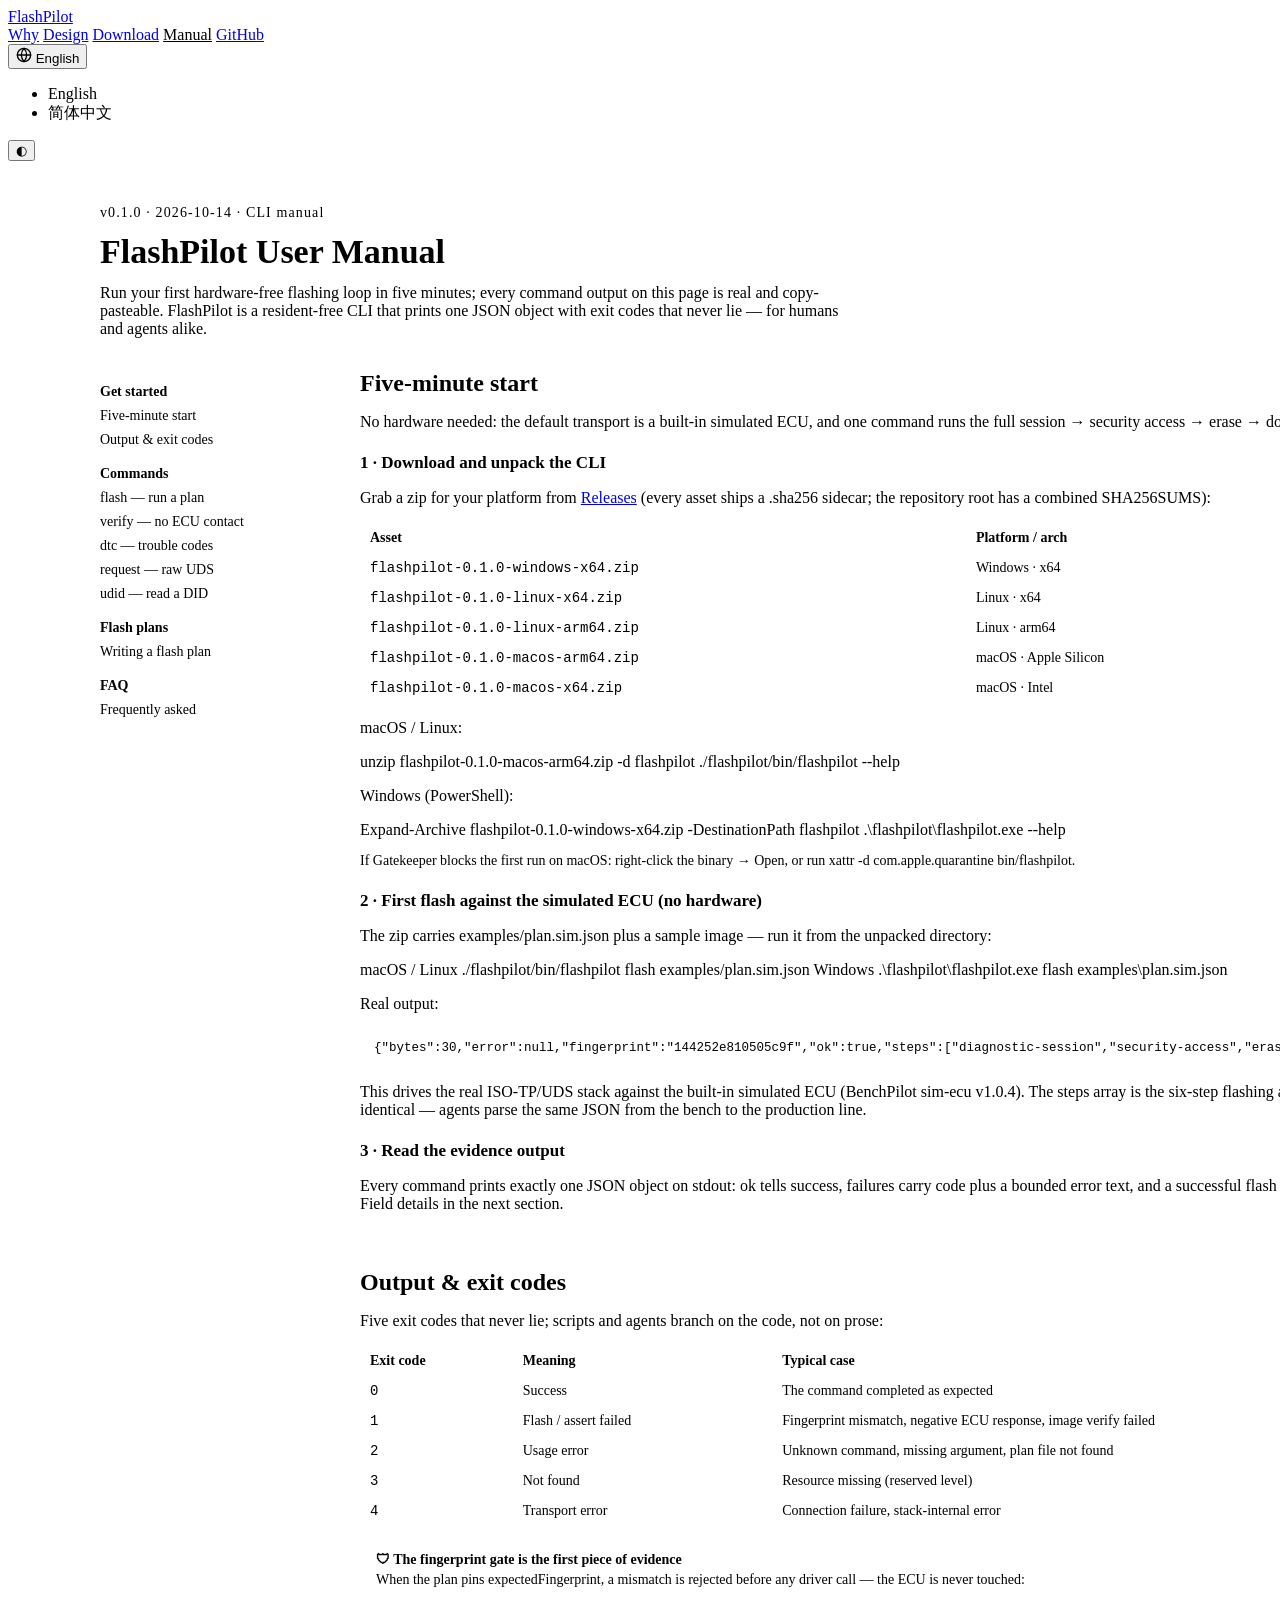
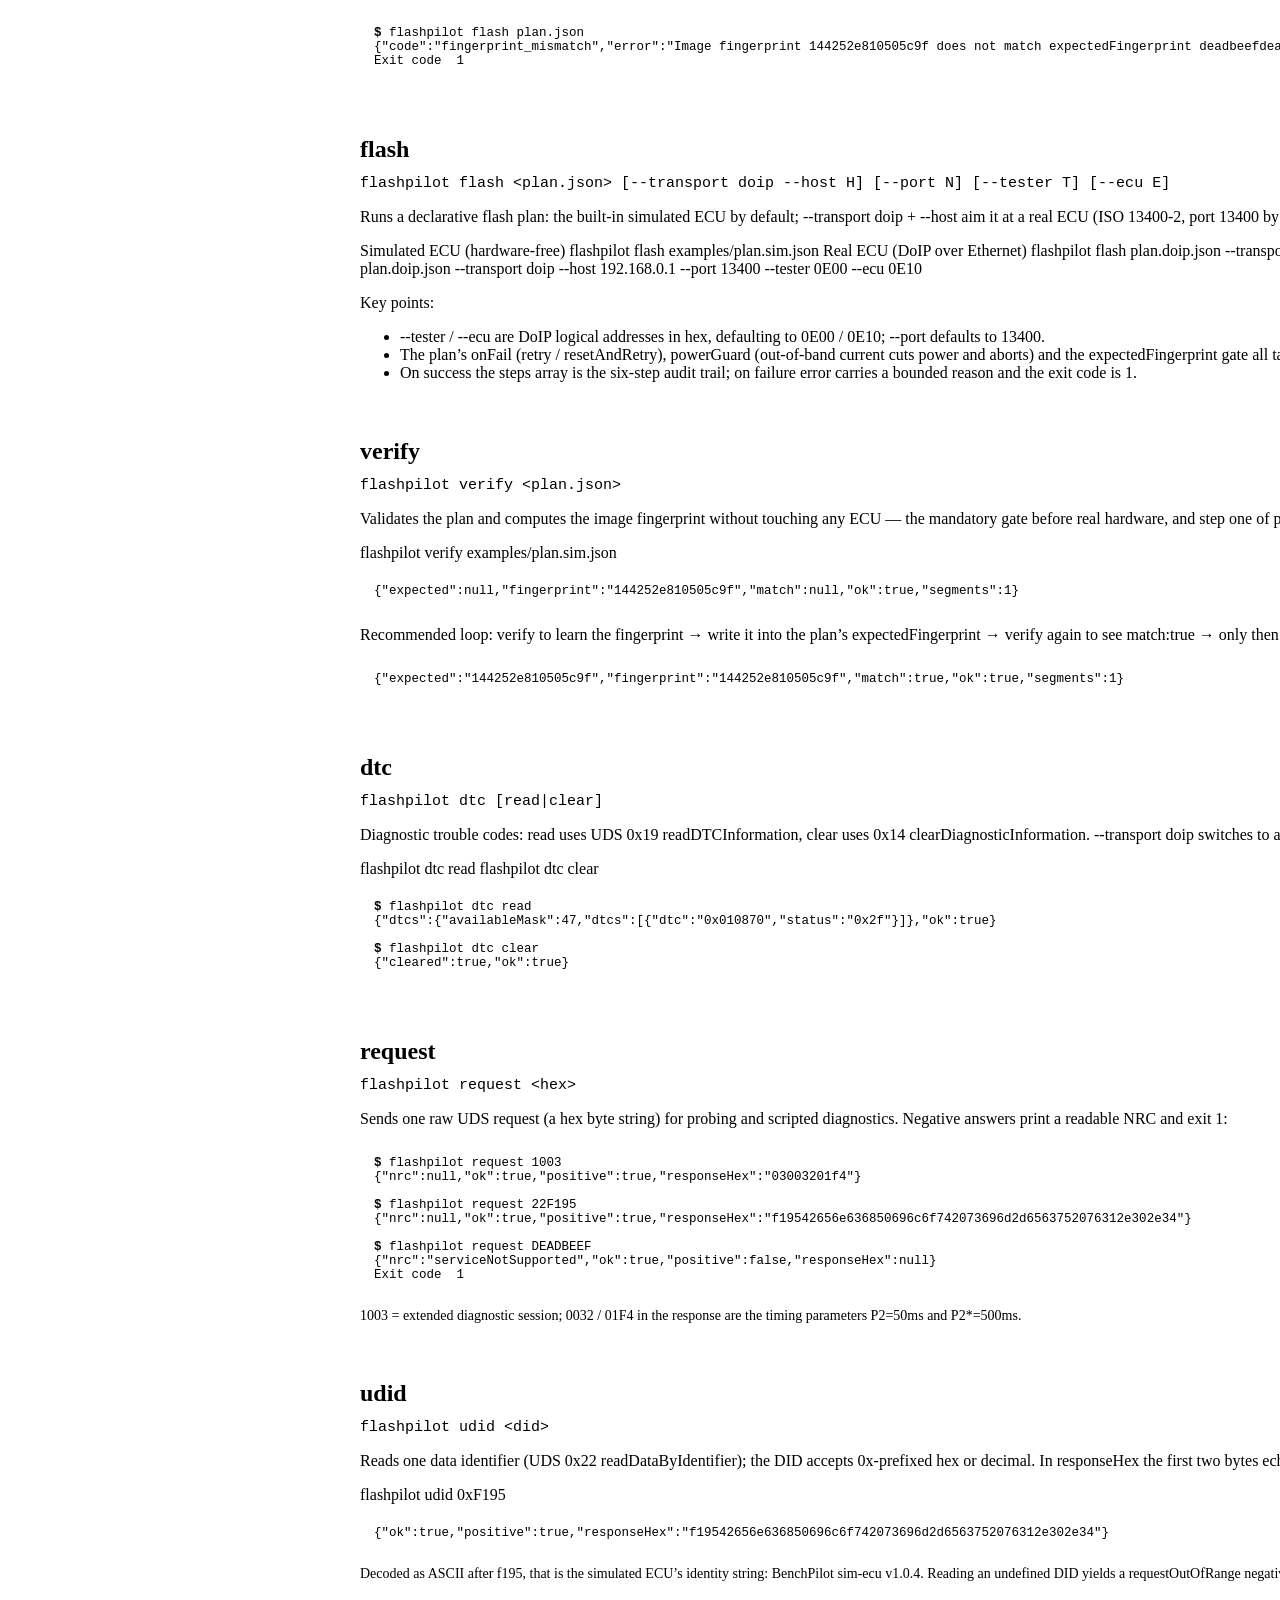
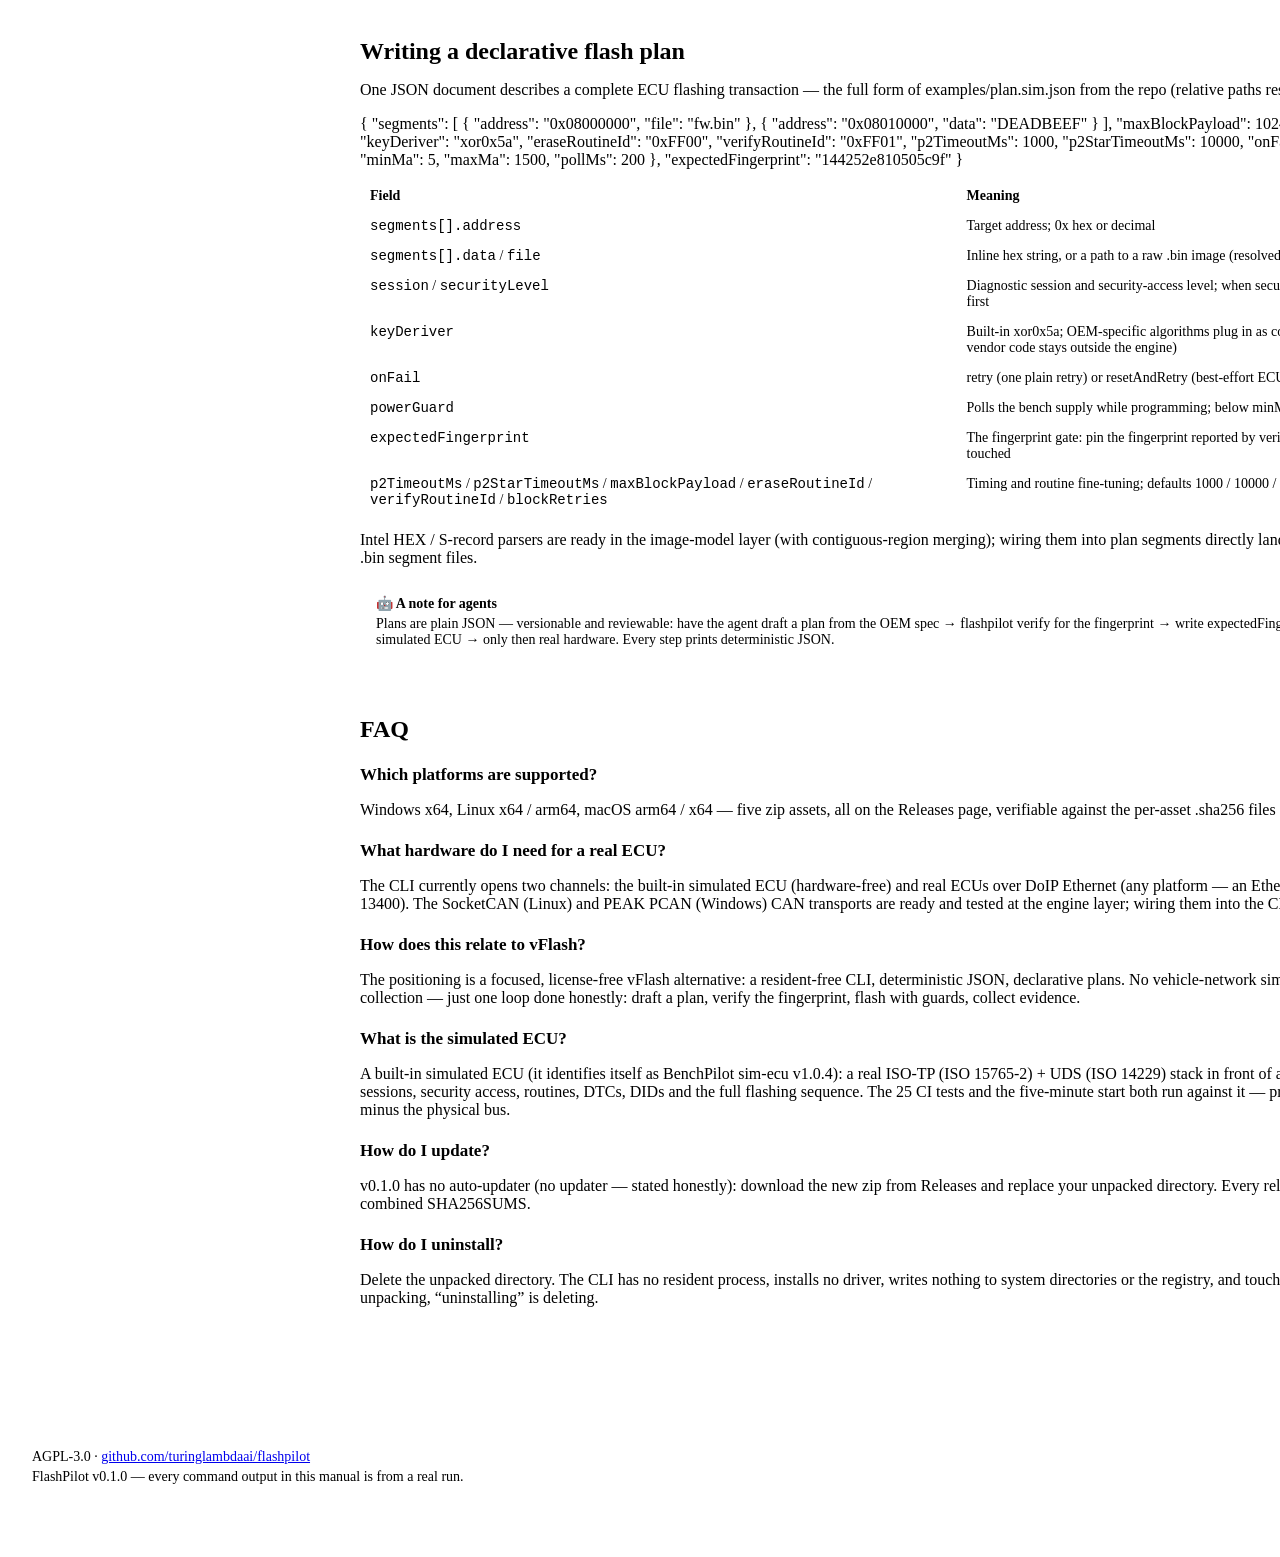
==== docs/guide.html @ 68a354b8 "release: v0.1.0 — tagged CLI builds, stable channel, bilingual user guide - CHANGELOG.md: the 0.1.0 " ====
<!DOCTYPE html>
<html lang="zh">
<head>
<meta charset="utf-8">
<meta name="viewport" content="width=device-width, initial-scale=1">
<title>FlashPilot — 用户手册</title>
<meta name="description" content="FlashPilot 用户手册：五分钟免硬件上手模拟 ECU 烧录闭环，flash / verify / dtc / request / udid 命令详解，声明式 flash plan 写法与常见问题。">
<link rel="stylesheet" href="styles.css">
<script>
  (function () {
    var t = localStorage.getItem('flashpilot-theme');
    if (!t) t = matchMedia('(prefers-color-scheme: dark)').matches ? 'dark' : 'light';
    document.documentElement.dataset.theme = t;
    var l = localStorage.getItem('flashpilot-lang');
    if (!l) l = (navigator.language || 'zh').toLowerCase().startsWith('zh') ? 'zh' : 'en';
    document.documentElement.lang = l === 'zh' ? 'zh-CN' : 'en';
  })();
</script>
<style>
  .manual-hero { max-width: 1080px; margin: 0 auto; padding: 44px 24px 8px; }
  .manual-hero .kicker { color: var(--accent); font-size: 14px; letter-spacing: .08em; margin: 0 0 10px; }
  .manual-hero h1 { margin: 0 0 10px; font-size: 34px; line-height: 1.25; }
  .manual-hero .lede { color: var(--muted); margin: 0; max-width: 760px; }
  .manual-layout { max-width: 1080px; margin: 0 auto; padding: 24px; display: grid; grid-template-columns: 220px 1fr; gap: 40px; align-items: start; }
  .manual-toc { position: sticky; top: 24px; font-size: 14px; }
  .manual-toc a { display: block; color: var(--muted); text-decoration: none; padding: 4px 0; }
  .manual-toc a:hover { color: var(--accent); }
  .manual-toc-group { font-weight: 700; color: var(--ink); margin: 14px 0 4px; }
  .manual-body section { margin: 0 0 56px; scroll-margin-top: 24px; }
  .manual-body h2 { font-size: 24px; margin: 0 0 12px; }
  .manual-body h3 { font-size: 17px; margin: 22px 0 8px; }
  .manual-body p, .manual-body li { color: var(--ink); }
  .manual-body .muted-p { color: var(--muted); font-size: 14px; }
  .manual-body table { border-collapse: collapse; width: 100%; margin: 12px 0; font-size: 14px; }
  .manual-body th, .manual-body td { border: 1px solid var(--line); padding: 7px 10px; text-align: left; vertical-align: top; }
  .manual-body th { background: var(--chip-bg); }
  .manual-body td code { white-space: nowrap; }
  .callout { border: 1px solid var(--line); border-left: 3px solid var(--accent); background: var(--surface); border-radius: 8px; padding: 12px 16px; margin: 14px 0; font-size: 14px; }
  .callout-title { font-weight: 700; margin-bottom: 4px; }
  .cmd-head { font-family: ui-monospace, "SF Mono", Menlo, monospace; font-size: 15px; color: var(--accent); margin: 0 0 6px; }
  .out { background: var(--surface); border: 1px solid var(--line); border-radius: 8px; padding: 12px 14px; font-family: ui-monospace, "SF Mono", Menlo, monospace; font-size: 12.5px; overflow-x: auto; white-space: pre; margin: 10px 0 14px; }
  .out .ok-tag { color: var(--accent); font-weight: 700; }
  footer { border-top: 1px solid var(--line); margin-top: 40px; padding: 22px 24px; display: flex; flex-direction: column; gap: 4px; color: var(--muted); font-size: 14px; }
  @media (max-width: 860px) { .manual-layout { grid-template-columns: 1fr; } .manual-toc { position: static; } }
</style>
</head>
<body>

<header class="nav">
  <div class="nav-inner">
    <a class="brand" href="index.html">FlashPilot</a>
    <nav class="nav-links">
      <a href="index.html#why" data-i18n="nav.why">为什么需要</a>
      <a href="index.html#design" data-i18n="nav.design">设计原则</a>
      <a href="index.html#download" data-i18n="nav.download">下载</a>
      <a href="guide.html" data-i18n="nav.guide" style="color:var(--accent)">手册</a>
      <a href="https://github.com/turinglambdaai/flashpilot" data-i18n="nav.github">GitHub</a>
      <div class="lang-dropdown-wrapper">
        <button class="lang-btn" type="button" aria-label="Switch language">
          <svg width="16" height="16" viewBox="0 0 24 24" fill="none" stroke="currentColor" stroke-width="2" stroke-linecap="round" stroke-linejoin="round"><circle cx="12" cy="12" r="10"></circle><line x1="2" y1="12" x2="22" y2="12"></line><path d="M12 2a15.3 15.3 0 0 1 4 10 15.3 15.3 0 0 1-4 10 15.3 15.3 0 0 1-4-10 15.3 15.3 0 0 1 4-10z"></path></svg>
          <span id="current-lang-label">English</span>
        </button>
        <ul class="lang-menu">
          <li onclick="setLanguage('en')">English</li>
          <li onclick="setLanguage('zh')">简体中文</li>
        </ul>
      </div>
      <button class="theme-btn" id="theme-btn" aria-label="Toggle theme">◐</button>
    </nav>
  </div>
</header>

<section class="manual-hero">
  <p class="kicker" data-i18n="g.kicker">v0.1.0 · 2026-10-14 · CLI 手册</p>
  <h1 data-i18n="g.title">FlashPilot 用户手册</h1>
  <p class="lede" data-i18n="g.lede">五分钟免硬件跑通第一条烧录闭环；每条命令的真实输出都可以直接复制粘贴。FlashPilot 是无常驻进程的 CLI，输出一个 JSON 对象、退出码永不撒谎——人和 agent 都能照着本页操作。</p>
</section>

<div class="manual-layout manual-body">

  <aside class="manual-toc" id="toc">
    <div class="manual-toc-group" data-i18n="g.toc-start">上手</div>
    <a href="#quickstart" data-i18n="g.toc-quickstart">五分钟上手</a>
    <a href="#outputs" data-i18n="g.toc-outputs">读懂输出与退出码</a>
    <div class="manual-toc-group" data-i18n="g.toc-cmds">命令</div>
    <a href="#cmd-flash" data-i18n="g.toc-flash">flash — 执行烧录计划</a>
    <a href="#cmd-verify" data-i18n="g.toc-verify">verify — 只验计划不碰 ECU</a>
    <a href="#cmd-dtc" data-i18n="g.toc-dtc">dtc — 读取/清除故障码</a>
    <a href="#cmd-request" data-i18n="g.toc-request">request — 单条原始 UDS 请求</a>
    <a href="#cmd-udid" data-i18n="g.toc-udid">udid — 读取 DID</a>
    <div class="manual-toc-group" data-i18n="g.toc-plan">烧录计划</div>
    <a href="#plan" data-i18n="g.toc-plan-write">声明式 flash plan 写法</a>
    <div class="manual-toc-group" data-i18n="g.toc-faq">FAQ</div>
    <a href="#faq" data-i18n="g.toc-faq-link">常见问题</a>
  </aside>

  <main>

    <!-- ============ Five-minute start ============ -->
    <section id="quickstart">
      <h2 data-i18n="g.qs-title">五分钟上手</h2>
      <p data-i18n="g.qs-lede">不需要任何硬件：默认传输层是内置模拟 ECU，一条命令跑完 session → security access → erase → download → verify → reset 全闭环。</p>

      <h3 data-i18n="g.qs-step1">1 · 下载并解压 CLI</h3>
      <p><span data-i18n="g.qs-step1-p">到</span><a href="https://github.com/turinglambdaai/flashpilot/releases/latest">Releases</a><span data-i18n="g.qs-step1-p2">按平台下载 zip（每个资产都有同名 .sha256，仓库根另有汇总的 SHA256SUMS）：</span></p>
      <table>
        <thead>
          <tr><th data-i18n="g.qs-asset">资产</th><th data-i18n="g.qs-os">平台 / 架构</th><th data-i18n="g.qs-bin">解压后可执行文件</th></tr>
        </thead>
        <tbody>
          <tr><td><code>flashpilot-0.1.0-windows-x64.zip</code></td><td>Windows · x64</td><td><code>flashpilot.exe</code></td></tr>
          <tr><td><code>flashpilot-0.1.0-linux-x64.zip</code></td><td>Linux · x64</td><td><code>bin/flashpilot</code></td></tr>
          <tr><td><code>flashpilot-0.1.0-linux-arm64.zip</code></td><td>Linux · arm64</td><td><code>bin/flashpilot</code></td></tr>
          <tr><td><code>flashpilot-0.1.0-macos-arm64.zip</code></td><td>macOS · Apple Silicon</td><td><code>bin/flashpilot</code></td></tr>
          <tr><td><code>flashpilot-0.1.0-macos-x64.zip</code></td><td>macOS · Intel</td><td><code>bin/flashpilot</code></td></tr>
        </tbody>
      </table>
      <p data-i18n="g.qs-unzip-p">macOS / Linux：</p>
      <div class="code">unzip flashpilot-0.1.0-macos-arm64.zip -d flashpilot
./flashpilot/bin/flashpilot --help</div>
      <p data-i18n="g.qs-unzip-win">Windows（PowerShell）：</p>
      <div class="code">Expand-Archive flashpilot-0.1.0-windows-x64.zip -DestinationPath flashpilot
.\flashpilot\flashpilot.exe --help</div>
      <p class="muted-p" data-i18n="g.qs-macos-note">macOS 首次运行如被 Gatekeeper 拦截：右键可执行文件 →「打开」，或执行 xattr -d com.apple.quarantine bin/flashpilot。</p>

      <h3 data-i18n="g.qs-step2">2 · 免硬件跑第一条烧录（模拟 ECU）</h3>
      <p data-i18n="g.qs-step2-p">zip 里自带 examples/plan.sim.json 与示例固件，解压目录内直接执行：</p>
      <div class="code"><span data-i18n="g.qs-step2-mac">macOS / Linux</span>
./flashpilot/bin/flashpilot flash examples/plan.sim.json

<span data-i18n="g.qs-step2-win">Windows</span>
.\flashpilot\flashpilot.exe flash examples\plan.sim.json</div>
      <p data-i18n="g.qs-step2-out">真实输出：</p>
      <div class="out">{"bytes":30,"error":null,"fingerprint":"144252e810505c9f","ok":true,"steps":["diagnostic-session","security-access","erase","download","verify","ecu-reset"]}</div>
      <p data-i18n="g.qs-step2-read">这条命令驱动的是真实的 ISO-TP/UDS 协议栈，对面是内置模拟 ECU（BenchPilot sim-ecu v1.0.4）。步骤名就是烧录工作流的六步审计；换到真机上，输出结构一模一样——agent 可以用同一套解析逻辑从模拟环境平滑迁到产线。</p>

      <h3 data-i18n="g.qs-step3">3 · 读证据输出</h3>
      <p data-i18n="g.qs-step3-p">每条命令只在 stdout 打印一个 JSON 对象：ok 表示成败，失败时 code + 有界 error 文本说明原因，flash 成功时 fingerprint 是本次镜像的确定性指纹。详细字段见下一节。</p>
    </section>

    <!-- ============ Outputs ============ -->
    <section id="outputs">
      <h2 data-i18n="g.out-title">读懂输出与退出码</h2>
      <p data-i18n="g.out-p">退出码五档，永不撒谎；脚本和 agent 按码分流，不必解析自然语言：</p>
      <table>
        <thead><tr><th data-i18n="g.out-code">退出码</th><th data-i18n="g.out-mean">含义</th><th data-i18n="g.out-when">典型场景</th></tr></thead>
        <tbody>
          <tr><td><code>0</code></td><td data-i18n="g.out-c0">成功</td><td data-i18n="g.out-c0w">命令按预期完成</td></tr>
          <tr><td><code>1</code></td><td data-i18n="g.out-c1">烧录 / 断言失败</td><td data-i18n="g.out-c1w">指纹不匹配、ECU 否定响应、镜像校验失败</td></tr>
          <tr><td><code>2</code></td><td data-i18n="g.out-c2">用法错误</td><td data-i18n="g.out-c2w">未知命令、缺参数、计划文件不存在</td></tr>
          <tr><td><code>3</code></td><td data-i18n="g.out-c3">未找到</td><td data-i18n="g.out-c3w">资源不存在（保留档位）</td></tr>
          <tr><td><code>4</code></td><td data-i18n="g.out-c4">传输层错误</td><td data-i18n="g.out-c4w">连接失败、协议栈内部错误</td></tr>
        </tbody>
      </table>
      <div class="callout">
        <div class="callout-title">🛡 <span data-i18n="g.out-gate-title">指纹门是第一道证据</span></div>
        <span data-i18n="g.out-gate-body">计划里写了 expectedFingerprint 时，指纹不匹配在任何驱动调用之前就被拒绝——ECU 一次都不会被碰：</span>
      </div>
      <div class="out"><span class="ok-tag">$</span> flashpilot flash plan.json
{"code":"fingerprint_mismatch","error":"Image fingerprint 144252e810505c9f does not match expectedFingerprint deadbeefdeadbeef.","ok":false}
<span data-i18n="g.out-gate-exit">退出码</span> 1</div>
    </section>

    <!-- ============ flash ============ -->
    <section id="cmd-flash">
      <h2>flash</h2>
      <p class="cmd-head">flashpilot flash &lt;plan.json&gt; [--transport doip --host H] [--port N] [--tester T] [--ecu E]</p>
      <p data-i18n="g.flash-p">执行一份声明式烧录计划：默认对接内置模拟 ECU；--transport doip + --host 指向真机（ISO 13400-2，默认端口 13400）。</p>
      <div class="code"><span data-i18n="g.flash-sim">模拟 ECU（免硬件）</span>
flashpilot flash examples/plan.sim.json

<span data-i18n="g.flash-doip">真机（DoIP over Ethernet）</span>
flashpilot flash plan.doip.json --transport doip --host 192.168.0.1
flashpilot flash plan.doip.json --transport doip --host 192.168.0.1 --port 13400 --tester 0E00 --ecu 0E10</div>
      <p data-i18n="g.flash-flags-p">关键点：</p>
      <ul>
        <li data-i18n="g.flash-f1">--tester / --ecu 是 DoIP 逻辑地址（十六进制），默认 0E00 / 0E10；--port 缺省 13400。</li>
        <li data-i18n="g.flash-f2">计划里的 onFail（retry / resetAndRetry）、powerGuard（编程中电流越界即断电中止）与 expectedFingerprint 门都在这条命令里生效。</li>
        <li data-i18n="g.flash-f3">成功时 steps 数组是六步审计轨迹；失败时 error 给有界原因，退出码 1。</li>
      </ul>
    </section>

    <!-- ============ verify ============ -->
    <section id="cmd-verify">
      <h2>verify</h2>
      <p class="cmd-head">flashpilot verify &lt;plan.json&gt;</p>
      <p data-i18n="g.verify-p">只做计划校验与指纹计算，完全不接触 ECU——上真机前的强制关卡，也是把镜像钉进计划的工作流起点：</p>
      <div class="code">flashpilot verify examples/plan.sim.json</div>
      <div class="out">{"expected":null,"fingerprint":"144252e810505c9f","match":null,"ok":true,"segments":1}</div>
      <p data-i18n="g.verify-flow">推荐工作流：verify 拿到 fingerprint → 写进计划的 expectedFingerprint → 再 verify 一次确认 match:true → 才允许 flash。写好之后：</p>
      <div class="out">{"expected":"144252e810505c9f","fingerprint":"144252e810505c9f","match":true,"ok":true,"segments":1}</div>
    </section>

    <!-- ============ dtc ============ -->
    <section id="cmd-dtc">
      <h2>dtc</h2>
      <p class="cmd-head">flashpilot dtc [read|clear]</p>
      <p data-i18n="g.dtc-p">诊断故障码：read 走 UDS 0x19 readDTCInformation，clear 走 0x14 clearDiagnosticInformation。支持 --transport doip 切真机。</p>
      <div class="code">flashpilot dtc read
flashpilot dtc clear</div>
      <div class="out"><span class="ok-tag">$</span> flashpilot dtc read
{"dtcs":{"availableMask":47,"dtcs":[{"dtc":"0x010870","status":"0x2f"}]},"ok":true}

<span class="ok-tag">$</span> flashpilot dtc clear
{"cleared":true,"ok":true}</div>
    </section>

    <!-- ============ request ============ -->
    <section id="cmd-request">
      <h2>request</h2>
      <p class="cmd-head">flashpilot request &lt;hex&gt;</p>
      <p data-i18n="g.request-p">发一条原始 UDS 请求（十六进制字节串），适合探测与脚本化诊断。否定响应时输出 NRC（负响应码）的可读名，退出码 1：</p>
      <div class="out"><span class="ok-tag">$</span> flashpilot request 1003
{"nrc":null,"ok":true,"positive":true,"responseHex":"03003201f4"}

<span class="ok-tag">$</span> flashpilot request 22F195
{"nrc":null,"ok":true,"positive":true,"responseHex":"f19542656e636850696c6f742073696d2d6563752076312e302e34"}

<span class="ok-tag">$</span> flashpilot request DEADBEEF
{"nrc":"serviceNotSupported","ok":true,"positive":false,"responseHex":null}
<span data-i18n="g.out-gate-exit">退出码</span> 1</div>
      <p class="muted-p" data-i18n="g.request-note">1003 = 切扩展会话，响应里 0032 / 01F4 是 P2=50ms、P2*=500ms 时序参数。</p>
    </section>

    <!-- ============ udid ============ -->
    <section id="cmd-udid">
      <h2>udid</h2>
      <p class="cmd-head">flashpilot udid &lt;did&gt;</p>
      <p data-i18n="g.udid-p">读取一个数据标识符（UDS 0x22 readDataByIdentifier），DID 接受 0x 前缀十六进制或十进制。responseHex 的前两字节是回显的 DID，其后是数据：</p>
      <div class="code">flashpilot udid 0xF195</div>
      <div class="out">{"ok":true,"positive":true,"responseHex":"f19542656e636850696c6f742073696d2d6563752076312e302e34"}</div>
      <p class="muted-p" data-i18n="g.udid-note">f195 之后按 ASCII 解码即模拟 ECU 的身份串：BenchPilot sim-ecu v1.0.4。读取模拟 ECU 未定义的 DID 会得到 requestOutOfRange 否定响应（退出码 1）。</p>
    </section>

    <!-- ============ Flash plans ============ -->
    <section id="plan">
      <h2 data-i18n="g.plan-title">声明式 flash plan 写法</h2>
      <p data-i18n="g.plan-lede">一份 JSON 描述一个 ECU 的完整烧录事务。它就是仓库里 examples/plan.sim.json 的完整形态（相对路径以计划文件所在目录为基准）：</p>
      <div class="code">{
  "segments": [
    { "address": "0x08000000", "file": "fw.bin" },
    { "address": "0x08010000", "data": "DEADBEEF" }
  ],
  "maxBlockPayload": 1024,
  "session": 2,
  "securityLevel": 1,
  "keyDeriver": "xor0x5a",
  "eraseRoutineId": "0xFF00",
  "verifyRoutineId": "0xFF01",
  "p2TimeoutMs": 1000,
  "p2StarTimeoutMs": 10000,
  "onFail": "resetAndRetry",
  "powerGuard": { "minMa": 5, "maxMa": 1500, "pollMs": 200 },
  "expectedFingerprint": "144252e810505c9f"
}</div>
      <table>
        <thead><tr><th data-i18n="g.plan-field">字段</th><th data-i18n="g.plan-mean">含义</th></tr></thead>
        <tbody>
          <tr><td><code>segments[].address</code></td><td data-i18n="g.plan-address">目标地址，支持 0x 十六进制或十进制</td></tr>
          <tr><td><code>segments[].data</code> / <code>file</code></td><td data-i18n="g.plan-data">内联十六进制串，或指向原始 .bin 镜像的路径（相对计划文件目录解析，二选一）</td></tr>
          <tr><td><code>session</code> / <code>securityLevel</code></td><td data-i18n="g.plan-session">诊断会话与安全访问等级；securityLevel 存在时先走 0x27 seed-key</td></tr>
          <tr><td><code>keyDeriver</code></td><td data-i18n="g.plan-key">内置 xor0x5a；OEM 专有算法用 command:./your-algo 接外部命令（seed 走 stdin/参数、key 回 stdout，厂商代码不进引擎）</td></tr>
          <tr><td><code>onFail</code></td><td data-i18n="g.plan-onfail">retry（原样重试一次）或 resetAndRetry（尽力复位 ECU 再重试一次）</td></tr>
          <tr><td><code>powerGuard</code></td><td data-i18n="g.plan-power">编程中轮询台架电源电流；低于 minMa 或高于 maxMa 即断电中止</td></tr>
          <tr><td><code>expectedFingerprint</code></td><td data-i18n="g.plan-fp">指纹门：verify 算出的指纹写死在计划里，不匹配在触碰 ECU 之前就拒绝</td></tr>
          <tr><td><code>p2TimeoutMs</code> / <code>p2StarTimeoutMs</code> / <code>maxBlockPayload</code> / <code>eraseRoutineId</code> / <code>verifyRoutineId</code> / <code>blockRetries</code></td><td data-i18n="g.plan-timing">时序与例程微调，缺省 1000 / 10000 / 1024 / 0xFF00 / 0xFF01 / 0，通常不用动</td></tr>
        </tbody>
      </table>
      <p data-i18n="g.plan-img">Intel HEX / S-record 解析器已在镜像模型层就绪（含按连续区域合并），计划段直接引用 .hex / .s19 的接线在后续版本开放；当前段文件请提供原始 .bin。</p>
      <div class="callout">
        <div class="callout-title">🤖 <span data-i18n="g.plan-agent-title">给 agent 的提示</span></div>
        <span data-i18n="g.plan-agent-body">计划是纯 JSON、可版本化、可评审：让 agent 从 OEM 规格书起草计划 → flashpilot verify 拿指纹 → 回写 expectedFingerprint → 模拟 ECU 上全量预演 → 再上真机。每一步的输出都是确定性 JSON。</span>
      </div>
    </section>

    <!-- ============ FAQ ============ -->
    <section id="faq">
      <h2 data-i18n="g.faq-title">常见问题</h2>

      <h3 data-i18n="g.faq-q1">支持哪些平台？</h3>
      <p data-i18n="g.faq-a1">Windows x64、Linux x64 / arm64、macOS arm64 / x64，共五个 zip 资产，均从 Releases 页下载，SHA256SUMS 可整包校验。</p>

      <h3 data-i18n="g.faq-q2">刷真机需要什么硬件？</h3>
      <p data-i18n="g.faq-a2">CLI 当前开放两条通道：内置模拟 ECU（免硬件）与 DoIP 以太网真机（任意平台，ECU/网关以太网可达即可，默认端口 13400）。SocketCAN（Linux）与 PEAK PCAN（Windows）的 CAN 传输在引擎层已就绪并有测试覆盖，CLI 接线在后续版本开放。</p>

      <h3 data-i18n="g.faq-q3">和 vFlash 是什么关系？</h3>
      <p data-i18n="g.faq-a3">定位是专注、免授权费的 vFlash 替代品：无常驻进程的 CLI、确定性 JSON、声明式计划。不做整车网络仿真、没有 CAPL、不做分析窗口合集——只把「生成计划 → 校验指纹 → 带保护烧录 → 收集证据」这一个闭环诚实地做完。</p>

      <h3 data-i18n="g.faq-q4">模拟 ECU 是什么？</h3>
      <p data-i18n="g.faq-a4">内置的仿真 ECU（自报身份 BenchPilot sim-ecu v1.0.4）：真实的 ISO-TP（ISO 15765-2）+ UDS（ISO 14229）协议栈后面是内存里的模拟前端，支持会话、安全访问、例程、DTC、DID 与完整烧录序列。CI 的 25 项测试与五分钟上手跑的都是它——协议行为与真机同构，只是没有总线上的物理层。</p>

      <h3 data-i18n="g.faq-q5">怎么更新？</h3>
      <p data-i18n="g.faq-a5">v0.1.0 没有自动更新器（没有 updater，我们直说）：到 Releases 页下载新版 zip，解压覆盖旧目录即可。每个发布附 per-资产 .sha256 与汇总 SHA256SUMS。</p>

      <h3 data-i18n="g.faq-q6">怎么卸载？</h3>
      <p data-i18n="g.faq-a6">删掉解压目录即可。CLI 无常驻进程、不装驱动、不写系统目录或注册表，运行期也不落任何文件；「安装」只是解压，「卸载」只是删除。</p>
    </section>

  </main>
</div>

<footer>
  <span>AGPL-3.0 · <a href="https://github.com/turinglambdaai/flashpilot">github.com/turinglambdaai/flashpilot</a></span>
  <span data-i18n="g.footer">FlashPilot v0.1.0 — 本手册中所有命令输出均为真实运行结果。</span>
</footer>

<script>
(function () {
  var I18N = {
    en: {
      'nav.why': 'Why', 'nav.design': 'Design', 'nav.download': 'Download',
      'nav.guide': 'Manual', 'nav.github': 'GitHub',
      'g.kicker': 'v0.1.0 · 2026-10-14 · CLI manual',
      'g.title': 'FlashPilot User Manual',
      'g.lede': 'Run your first hardware-free flashing loop in five minutes; every command output on this page is real and copy-pasteable. FlashPilot is a resident-free CLI that prints one JSON object with exit codes that never lie — for humans and agents alike.',
      'g.toc-start': 'Get started', 'g.toc-quickstart': 'Five-minute start',
      'g.toc-outputs': 'Output & exit codes',
      'g.toc-cmds': 'Commands',
      'g.toc-flash': 'flash — run a plan', 'g.toc-verify': 'verify — no ECU contact',
      'g.toc-dtc': 'dtc — trouble codes', 'g.toc-request': 'request — raw UDS',
      'g.toc-udid': 'udid — read a DID',
      'g.toc-plan': 'Flash plans', 'g.toc-plan-write': 'Writing a flash plan',
      'g.toc-faq': 'FAQ', 'g.toc-faq-link': 'Frequently asked',
      'g.qs-title': 'Five-minute start',
      'g.qs-lede': 'No hardware needed: the default transport is a built-in simulated ECU, and one command runs the full session → security access → erase → download → verify → reset loop.',
      'g.qs-step1': '1 · Download and unpack the CLI',
      'g.qs-step1-p': 'Grab a zip for your platform from ', 'g.qs-step1-p2': ' (every asset ships a .sha256 sidecar; the repository root has a combined SHA256SUMS):',
      'g.qs-asset': 'Asset', 'g.qs-os': 'Platform / arch', 'g.qs-bin': 'Binary after unzip',
      'g.qs-unzip-p': 'macOS / Linux:', 'g.qs-unzip-win': 'Windows (PowerShell):',
      'g.qs-macos-note': 'If Gatekeeper blocks the first run on macOS: right-click the binary → Open, or run xattr -d com.apple.quarantine bin/flashpilot.',
      'g.qs-step2': '2 · First flash against the simulated ECU (no hardware)',
      'g.qs-step2-p': 'The zip carries examples/plan.sim.json plus a sample image — run it from the unpacked directory:',
      'g.qs-step2-mac': 'macOS / Linux', 'g.qs-step2-win': 'Windows',
      'g.qs-step2-out': 'Real output:',
      'g.qs-step2-read': 'This drives the real ISO-TP/UDS stack against the built-in simulated ECU (BenchPilot sim-ecu v1.0.4). The steps array is the six-step flashing audit; on a real ECU the output shape is identical — agents parse the same JSON from the bench to the production line.',
      'g.qs-step3': '3 · Read the evidence output',
      'g.qs-step3-p': 'Every command prints exactly one JSON object on stdout: ok tells success, failures carry code plus a bounded error text, and a successful flash reports the deterministic image fingerprint. Field details in the next section.',
      'g.out-title': 'Output & exit codes',
      'g.out-p': 'Five exit codes that never lie; scripts and agents branch on the code, not on prose:',
      'g.out-code': 'Exit code', 'g.out-mean': 'Meaning', 'g.out-when': 'Typical case',
      'g.out-c0': 'Success', 'g.out-c0w': 'The command completed as expected',
      'g.out-c1': 'Flash / assert failed', 'g.out-c1w': 'Fingerprint mismatch, negative ECU response, image verify failed',
      'g.out-c2': 'Usage error', 'g.out-c2w': 'Unknown command, missing argument, plan file not found',
      'g.out-c3': 'Not found', 'g.out-c3w': 'Resource missing (reserved level)',
      'g.out-c4': 'Transport error', 'g.out-c4w': 'Connection failure, stack-internal error',
      'g.out-gate-title': 'The fingerprint gate is the first piece of evidence',
      'g.out-gate-body': 'When the plan pins expectedFingerprint, a mismatch is rejected before any driver call — the ECU is never touched:',
      'g.out-gate-exit': 'Exit code ',
      'g.flash-sim': 'Simulated ECU (hardware-free)', 'g.flash-doip': 'Real ECU (DoIP over Ethernet)',
      'g.flash-p': 'Runs a declarative flash plan: the built-in simulated ECU by default; --transport doip + --host aim it at a real ECU (ISO 13400-2, port 13400 by default).',
      'g.flash-flags-p': 'Key points:',
      'g.flash-f1': '--tester / --ecu are DoIP logical addresses in hex, defaulting to 0E00 / 0E10; --port defaults to 13400.',
      'g.flash-f2': 'The plan’s onFail (retry / resetAndRetry), powerGuard (out-of-band current cuts power and aborts) and the expectedFingerprint gate all take effect in this one command.',
      'g.flash-f3': 'On success the steps array is the six-step audit trail; on failure error carries a bounded reason and the exit code is 1.',
      'g.verify-p': 'Validates the plan and computes the image fingerprint without touching any ECU — the mandatory gate before real hardware, and step one of pinning an image into a plan:',
      'g.verify-flow': 'Recommended loop: verify to learn the fingerprint → write it into the plan’s expectedFingerprint → verify again to see match:true → only then flash. With the pin in place:',
      'g.dtc-p': 'Diagnostic trouble codes: read uses UDS 0x19 readDTCInformation, clear uses 0x14 clearDiagnosticInformation. --transport doip switches to a real ECU.',
      'g.request-p': 'Sends one raw UDS request (a hex byte string) for probing and scripted diagnostics. Negative answers print a readable NRC and exit 1:',
      'g.request-note': '1003 = extended diagnostic session; 0032 / 01F4 in the response are the timing parameters P2=50ms and P2*=500ms.',
      'g.udid-p': 'Reads one data identifier (UDS 0x22 readDataByIdentifier); the DID accepts 0x-prefixed hex or decimal. In responseHex the first two bytes echo the DID, the rest is data:',
      'g.udid-note': 'Decoded as ASCII after f195, that is the simulated ECU’s identity string: BenchPilot sim-ecu v1.0.4. Reading an undefined DID yields a requestOutOfRange negative response (exit 1).',
      'g.plan-title': 'Writing a declarative flash plan',
      'g.plan-lede': 'One JSON document describes a complete ECU flashing transaction — the full form of examples/plan.sim.json from the repo (relative paths resolve against the plan’s directory):',
      'g.plan-field': 'Field', 'g.plan-mean': 'Meaning',
      'g.plan-address': 'Target address; 0x hex or decimal',
      'g.plan-data': 'Inline hex string, or a path to a raw .bin image (resolved relative to the plan file; pick one)',
      'g.plan-session': 'Diagnostic session and security-access level; when securityLevel is present a 0x27 seed-key round runs first',
      'g.plan-key': 'Built-in xor0x5a; OEM-specific algorithms plug in as command:./your-algo (seed in, key on stdout — vendor code stays outside the engine)',
      'g.plan-onfail': 'retry (one plain retry) or resetAndRetry (best-effort ECU reset, then one retry)',
      'g.plan-power': 'Polls the bench supply while programming; below minMa or above maxMa it cuts power and aborts',
      'g.plan-fp': 'The fingerprint gate: pin the fingerprint reported by verify; a mismatch is rejected before the ECU is touched',
      'g.plan-timing': 'Timing and routine fine-tuning; defaults 1000 / 10000 / 1024 / 0xFF00 / 0xFF01 / 0 — usually left alone',
      'g.plan-img': 'Intel HEX / S-record parsers are ready in the image-model layer (with contiguous-region merging); wiring them into plan segments directly lands in a later release — for now supply raw .bin segment files.',
      'g.plan-agent-title': 'A note for agents',
      'g.plan-agent-body': 'Plans are plain JSON — versionable and reviewable: have the agent draft a plan from the OEM spec → flashpilot verify for the fingerprint → write expectedFingerprint back → full dress rehearsal on the simulated ECU → only then real hardware. Every step prints deterministic JSON.',
      'g.faq-title': 'FAQ',
      'g.faq-q1': 'Which platforms are supported?',
      'g.faq-a1': 'Windows x64, Linux x64 / arm64, macOS arm64 / x64 — five zip assets, all on the Releases page, verifiable against the per-asset .sha256 files and the combined SHA256SUMS.',
      'g.faq-q2': 'What hardware do I need for a real ECU?',
      'g.faq-a2': 'The CLI currently opens two channels: the built-in simulated ECU (hardware-free) and real ECUs over DoIP Ethernet (any platform — an Ethernet-reachable ECU or gateway, default port 13400). The SocketCAN (Linux) and PEAK PCAN (Windows) CAN transports are ready and tested at the engine layer; wiring them into the CLI lands in a later release.',
      'g.faq-q3': 'How does this relate to vFlash?',
      'g.faq-a3': 'The positioning is a focused, license-free vFlash alternative: a resident-free CLI, deterministic JSON, declarative plans. No vehicle-network simulation, no CAPL, no analysis-window collection — just one loop done honestly: draft a plan, verify the fingerprint, flash with guards, collect evidence.',
      'g.faq-q4': 'What is the simulated ECU?',
      'g.faq-a4': 'A built-in simulated ECU (it identifies itself as BenchPilot sim-ecu v1.0.4): a real ISO-TP (ISO 15765-2) + UDS (ISO 14229) stack in front of an in-memory mock frontend supporting sessions, security access, routines, DTCs, DIDs and the full flashing sequence. The 25 CI tests and the five-minute start both run against it — protocol behavior is identical to a real ECU, minus the physical bus.',
      'g.faq-q5': 'How do I update?',
      'g.faq-a5': 'v0.1.0 has no auto-updater (no updater — stated honestly): download the new zip from Releases and replace your unpacked directory. Every release ships per-asset .sha256 files and a combined SHA256SUMS.',
      'g.faq-q6': 'How do I uninstall?',
      'g.faq-a6': 'Delete the unpacked directory. The CLI has no resident process, installs no driver, writes nothing to system directories or the registry, and touches no files at runtime; “installing” is unpacking, “uninstalling” is deleting.',
      'g.footer': 'FlashPilot v0.1.0 — every command output in this manual is from a real run.'
    },
    zh: {
      'nav.why': '为什么需要', 'nav.design': '设计原则', 'nav.download': '下载',
      'nav.guide': '手册', 'nav.github': 'GitHub',
      'g.kicker': 'v0.1.0 · 2026-10-14 · CLI 手册',
      'g.title': 'FlashPilot 用户手册',
      'g.lede': '五分钟免硬件跑通第一条烧录闭环；每条命令的真实输出都可以直接复制粘贴。FlashPilot 是无常驻进程的 CLI，输出一个 JSON 对象、退出码永不撒谎——人和 agent 都能照着本页操作。',
      'g.toc-start': '上手', 'g.toc-quickstart': '五分钟上手',
      'g.toc-outputs': '读懂输出与退出码',
      'g.toc-cmds': '命令',
      'g.toc-flash': 'flash — 执行烧录计划', 'g.toc-verify': 'verify — 只验计划不碰 ECU',
      'g.toc-dtc': 'dtc — 读取/清除故障码', 'g.toc-request': 'request — 单条原始 UDS 请求',
      'g.toc-udid': 'udid — 读取 DID',
      'g.toc-plan': '烧录计划', 'g.toc-plan-write': '声明式 flash plan 写法',
      'g.toc-faq': 'FAQ', 'g.toc-faq-link': '常见问题',
      'g.qs-title': '五分钟上手',
      'g.qs-lede': '不需要任何硬件：默认传输层是内置模拟 ECU，一条命令跑完 session → security access → erase → download → verify → reset 全闭环。',
      'g.qs-step1': '1 · 下载并解压 CLI',
      'g.qs-step1-p': '到', 'g.qs-step1-p2': '按平台下载 zip（每个资产都有同名 .sha256，仓库根另有汇总的 SHA256SUMS）：',
      'g.qs-asset': '资产', 'g.qs-os': '平台 / 架构', 'g.qs-bin': '解压后可执行文件',
      'g.qs-unzip-p': 'macOS / Linux：', 'g.qs-unzip-win': 'Windows（PowerShell）：',
      'g.qs-macos-note': 'macOS 首次运行如被 Gatekeeper 拦截：右键可执行文件 →「打开」，或执行 xattr -d com.apple.quarantine bin/flashpilot。',
      'g.qs-step2': '2 · 免硬件跑第一条烧录（模拟 ECU）',
      'g.qs-step2-p': 'zip 里自带 examples/plan.sim.json 与示例固件，解压目录内直接执行：',
      'g.qs-step2-mac': 'macOS / Linux', 'g.qs-step2-win': 'Windows',
      'g.qs-step2-out': '真实输出：',
      'g.qs-step2-read': '这条命令驱动的是真实的 ISO-TP/UDS 协议栈，对面是内置模拟 ECU（BenchPilot sim-ecu v1.0.4）。步骤名就是烧录工作流的六步审计；换到真机上，输出结构一模一样——agent 可以用同一套解析逻辑从模拟环境平滑迁到产线。',
      'g.qs-step3': '3 · 读证据输出',
      'g.qs-step3-p': '每条命令只在 stdout 打印一个 JSON 对象：ok 表示成败，失败时 code + 有界 error 文本说明原因，flash 成功时 fingerprint 是本次镜像的确定性指纹。详细字段见下一节。',
      'g.out-title': '读懂输出与退出码',
      'g.out-p': '退出码五档，永不撒谎；脚本和 agent 按码分流，不必解析自然语言：',
      'g.out-code': '退出码', 'g.out-mean': '含义', 'g.out-when': '典型场景',
      'g.out-c0': '成功', 'g.out-c0w': '命令按预期完成',
      'g.out-c1': '烧录 / 断言失败', 'g.out-c1w': '指纹不匹配、ECU 否定响应、镜像校验失败',
      'g.out-c2': '用法错误', 'g.out-c2w': '未知命令、缺参数、计划文件不存在',
      'g.out-c3': '未找到', 'g.out-c3w': '资源不存在（保留档位）',
      'g.out-c4': '传输层错误', 'g.out-c4w': '连接失败、协议栈内部错误',
      'g.out-gate-title': '指纹门是第一道证据',
      'g.out-gate-body': '计划里写了 expectedFingerprint 时，指纹不匹配在任何驱动调用之前就被拒绝——ECU 一次都不会被碰：',
      'g.out-gate-exit': '退出码 ',
      'g.flash-sim': '模拟 ECU（免硬件）', 'g.flash-doip': '真机（DoIP over Ethernet）',
      'g.flash-p': '执行一份声明式烧录计划：默认对接内置模拟 ECU；--transport doip + --host 指向真机（ISO 13400-2，默认端口 13400）。',
      'g.flash-flags-p': '关键点：',
      'g.flash-f1': '--tester / --ecu 是 DoIP 逻辑地址（十六进制），默认 0E00 / 0E10；--port 缺省 13400。',
      'g.flash-f2': '计划里的 onFail（retry / resetAndRetry）、powerGuard（编程中电流越界即断电中止）与 expectedFingerprint 门都在这条命令里生效。',
      'g.flash-f3': '成功时 steps 数组是六步审计轨迹；失败时 error 给有界原因，退出码 1。',
      'g.verify-p': '只做计划校验与指纹计算，完全不接触 ECU——上真机前的强制关卡，也是把镜像钉进计划的工作流起点：',
      'g.verify-flow': '推荐工作流：verify 拿到 fingerprint → 写进计划的 expectedFingerprint → 再 verify 一次确认 match:true → 才允许 flash。写好之后：',
      'g.dtc-p': '诊断故障码：read 走 UDS 0x19 readDTCInformation，clear 走 0x14 clearDiagnosticInformation。支持 --transport doip 切真机。',
      'g.request-p': '发一条原始 UDS 请求（十六进制字节串），适合探测与脚本化诊断。否定响应时输出 NRC（负响应码）的可读名，退出码 1：',
      'g.request-note': '1003 = 切扩展会话，响应里 0032 / 01F4 是 P2=50ms、P2*=500ms 时序参数。',
      'g.udid-p': '读取一个数据标识符（UDS 0x22 readDataByIdentifier），DID 接受 0x 前缀十六进制或十进制。responseHex 的前两字节是回显的 DID，其后是数据：',
      'g.udid-note': 'f195 之后按 ASCII 解码即模拟 ECU 的身份串：BenchPilot sim-ecu v1.0.4。读取模拟 ECU 未定义的 DID 会得到 requestOutOfRange 否定响应（退出码 1）。',
      'g.plan-title': '声明式 flash plan 写法',
      'g.plan-lede': '一份 JSON 描述一个 ECU 的完整烧录事务。它就是仓库里 examples/plan.sim.json 的完整形态（相对路径以计划文件所在目录为基准）：',
      'g.plan-field': '字段', 'g.plan-mean': '含义',
      'g.plan-address': '目标地址，支持 0x 十六进制或十进制',
      'g.plan-data': '内联十六进制串，或指向原始 .bin 镜像的路径（相对计划文件目录解析，二选一）',
      'g.plan-session': '诊断会话与安全访问等级；securityLevel 存在时先走 0x27 seed-key',
      'g.plan-key': '内置 xor0x5a；OEM 专有算法用 command:./your-algo 接外部命令（seed 走 stdin/参数、key 回 stdout，厂商代码不进引擎）',
      'g.plan-onfail': 'retry（原样重试一次）或 resetAndRetry（尽力复位 ECU 再重试一次）',
      'g.plan-power': '编程中轮询台架电源电流；低于 minMa 或高于 maxMa 即断电中止',
      'g.plan-fp': '指纹门：verify 算出的指纹写死在计划里，不匹配在触碰 ECU 之前就拒绝',
      'g.plan-timing': '时序与例程微调，缺省 1000 / 10000 / 1024 / 0xFF00 / 0xFF01 / 0，通常不用动',
      'g.plan-img': 'Intel HEX / S-record 解析器已在镜像模型层就绪（含按连续区域合并），计划段直接引用 .hex / .s19 的接线在后续版本开放；当前段文件请提供原始 .bin。',
      'g.plan-agent-title': '给 agent 的提示',
      'g.plan-agent-body': '计划是纯 JSON、可版本化、可评审：让 agent 从 OEM 规格书起草计划 → flashpilot verify 拿指纹 → 回写 expectedFingerprint → 模拟 ECU 上全量预演 → 再上真机。每一步的输出都是确定性 JSON。',
      'g.faq-title': '常见问题',
      'g.faq-q1': '支持哪些平台？',
      'g.faq-a1': 'Windows x64、Linux x64 / arm64、macOS arm64 / x64，共五个 zip 资产，均从 Releases 页下载，SHA256SUMS 可整包校验。',
      'g.faq-q2': '刷真机需要什么硬件？',
      'g.faq-a2': 'CLI 当前开放两条通道：内置模拟 ECU（免硬件）与 DoIP 以太网真机（任意平台，Fireserver/网关+网线即可，默认端口 13400）。SocketCAN（Linux）与 PEAK PCAN（Windows）的 CAN 传输在引擎层已就绪并有测试覆盖，CLI 接线在后续版本开放。',
      'g.faq-q3': '和 vFlash 是什么关系？',
      'g.faq-a3': '定位是专注、免授权费的 vFlash 替代品：无常驻进程的 CLI、确定性 JSON、声明式计划。不做整车网络仿真、没有 CAPL、不做分析窗口合集——只把「生成计划 → 校验指纹 → 带保护烧录 → 收集证据」这一个闭环诚实地做完。',
      'g.faq-q4': '模拟 ECU 是什么？',
      'g.faq-a4': '内置的仿真 ECU（自报身份 BenchPilot sim-ecu v1.0.4）：真实的 ISO-TP（ISO 15765-2）+ UDS（ISO 14229）协议栈后面是内存里的模拟前端，支持会话、安全访问、例程、DTC、DID 与完整烧录序列。CI 的 25 项测试与五分钟上手跑的都是它——协议行为与真机同构，只是没有总线上的物理层。',
      'g.faq-q5': '怎么更新？',
      'g.faq-a5': 'v0.1.0 没有自动更新器（没有 updater，我们直说）：到 Releases 页下载新版 zip，解压覆盖旧目录即可。每个发布附 per-资产 .sha256 与汇总 SHA256SUMS。',
      'g.faq-q6': '怎么卸载？',
      'g.faq-a6': '删掉解压目录即可。CLI 无常驻进程、不装驱动、不写系统目录或注册表，运行期也不落任何文件；「安装」只是解压，「卸载」只是删除。',
      'g.footer': 'FlashPilot v0.1.0 — 本手册中所有命令输出均为真实运行结果。'
    }
  };

  function setLang(lang) {
    document.documentElement.lang = lang === 'zh' ? 'zh-CN' : 'en';
    var dict = I18N[lang];
    document.querySelectorAll('[data-i18n]').forEach(function (el) {
      var key = el.getAttribute('data-i18n');
      if (dict[key]) el.textContent = dict[key];
    });
    document.getElementById('current-lang-label').textContent = lang === 'zh' ? '简体中文' : 'English';
    localStorage.setItem('flashpilot-lang', lang);
  }

  window.setLanguage = setLang;

  document.querySelector('.lang-btn').addEventListener('click', function () {
    var menu = document.querySelector('.lang-menu');
    menu.classList.toggle('open');
  });

  document.getElementById('theme-btn').addEventListener('click', function () {
    var next = document.documentElement.dataset.theme === 'dark' ? 'light' : 'dark';
    document.documentElement.dataset.theme = next;
    localStorage.setItem('flashpilot-theme', next);
  });

  setLang(document.documentElement.lang === 'zh-CN' ? 'zh' : 'en');
})();
</script>
</body>
</html>
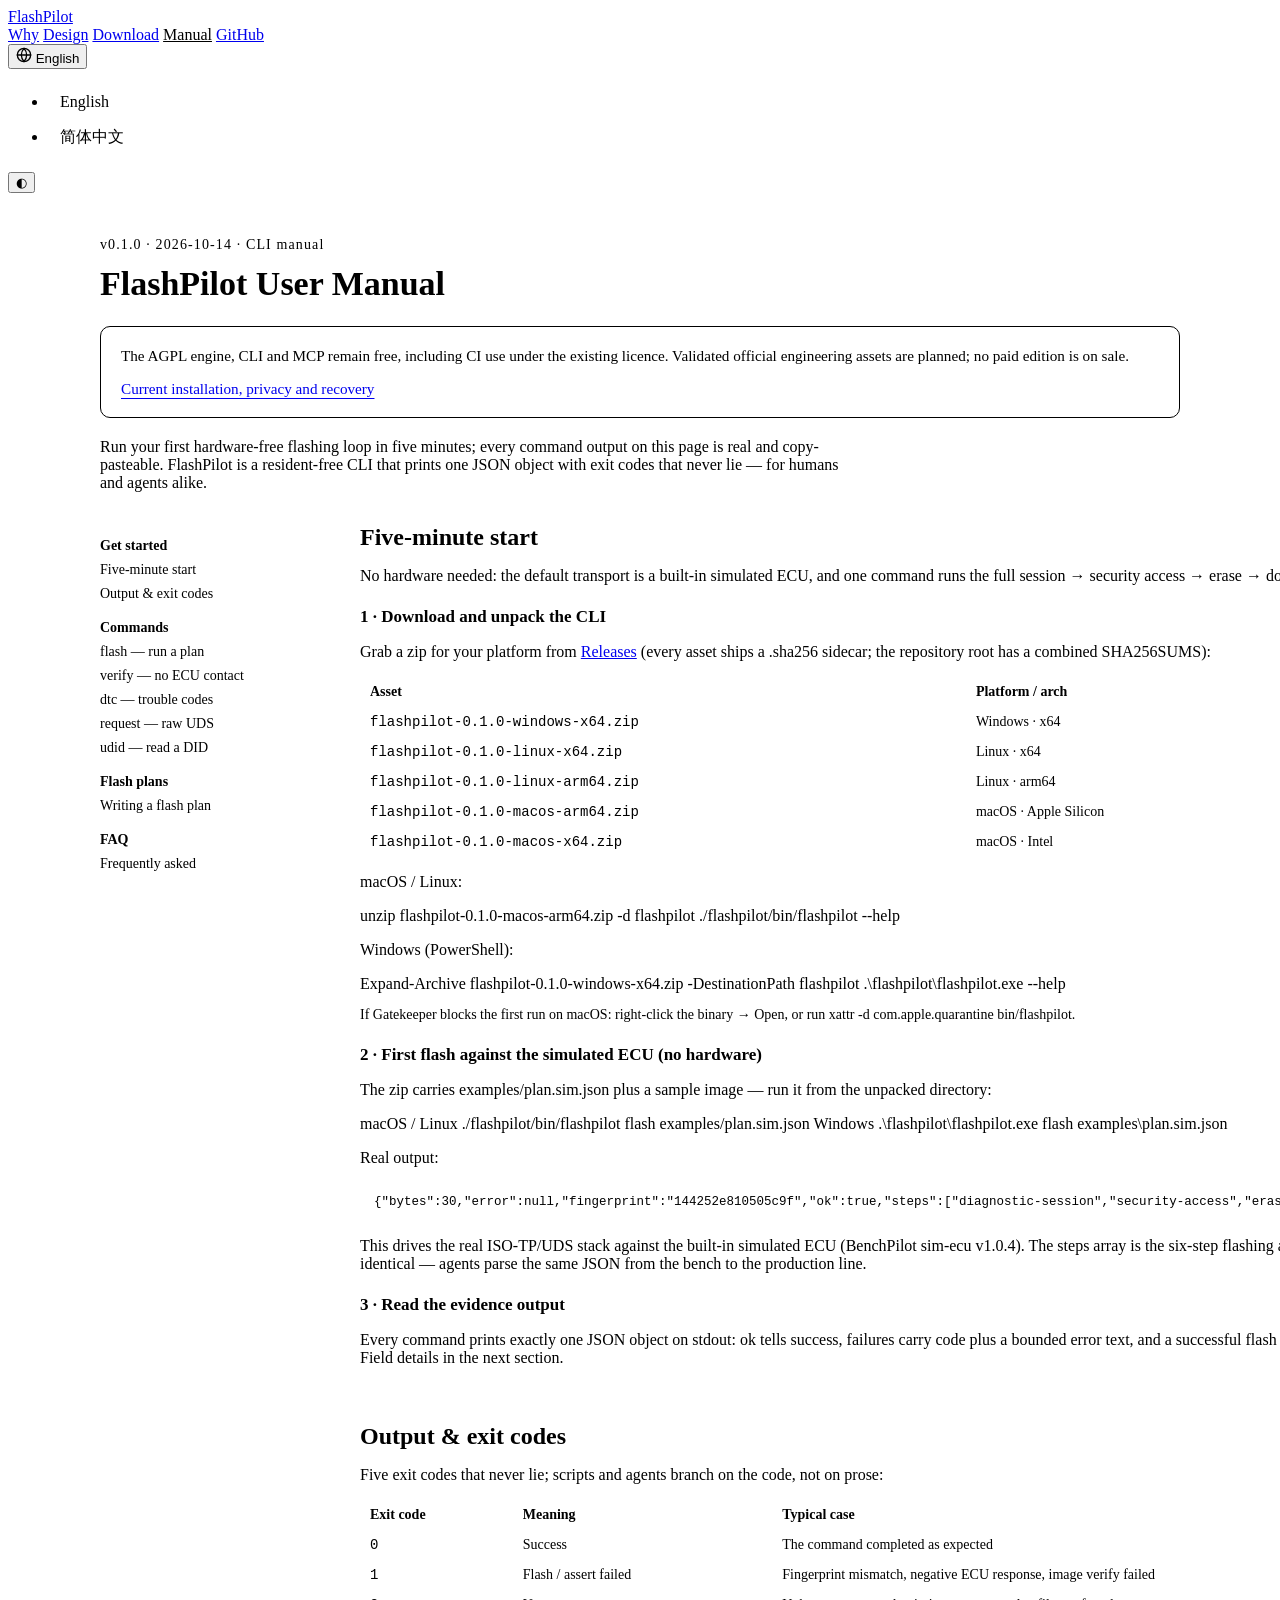
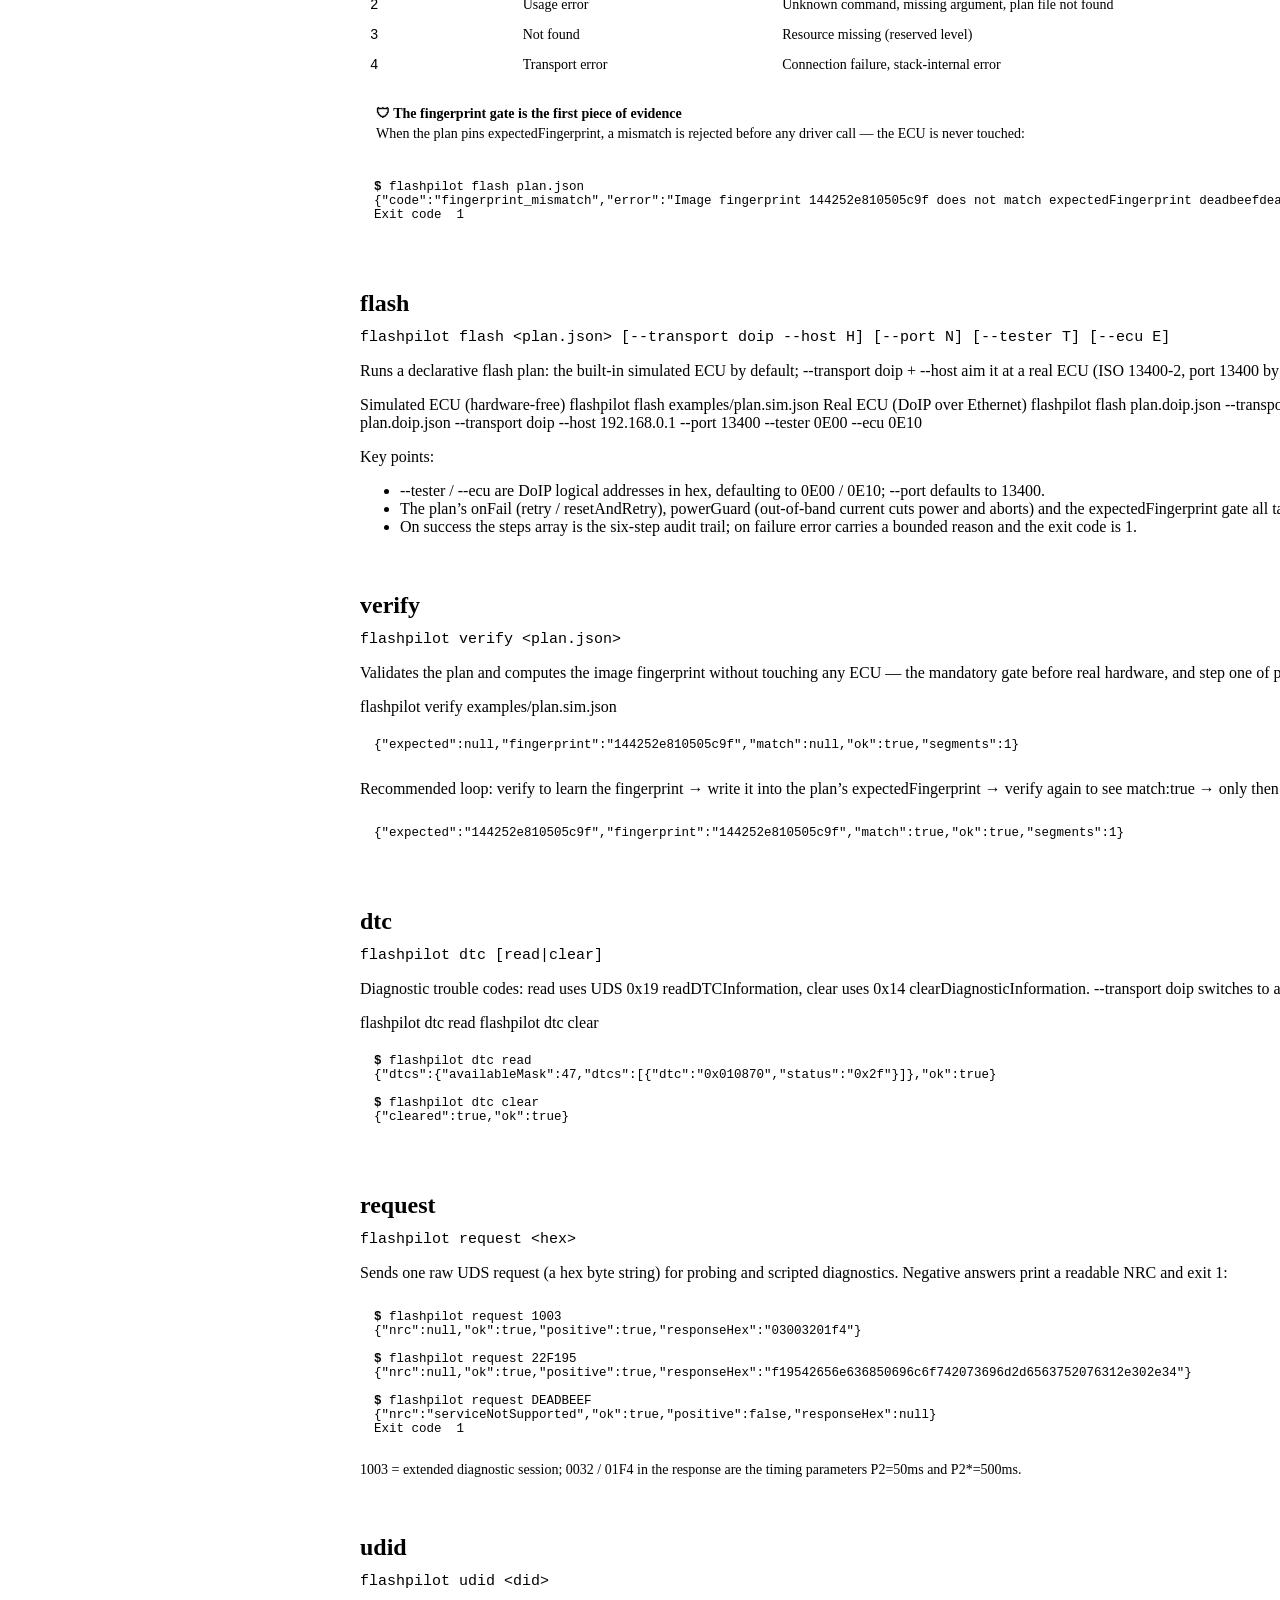
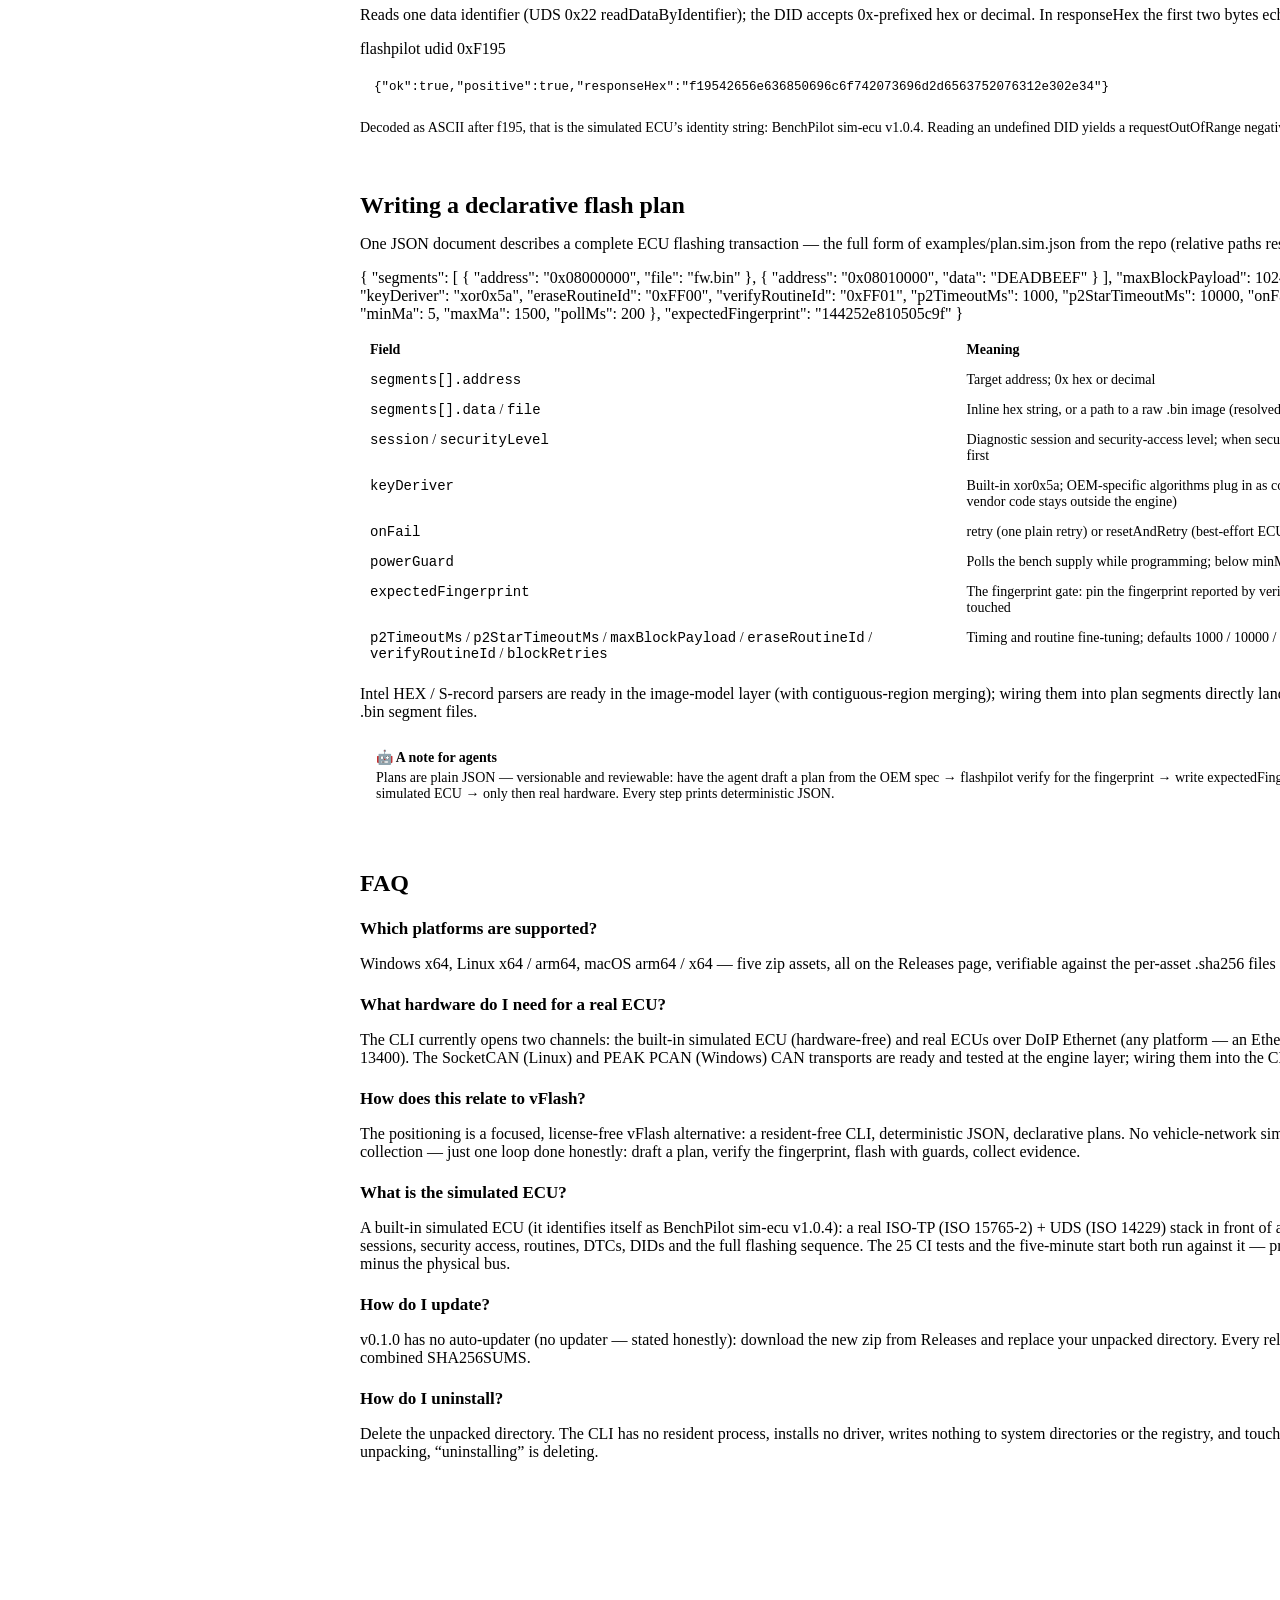
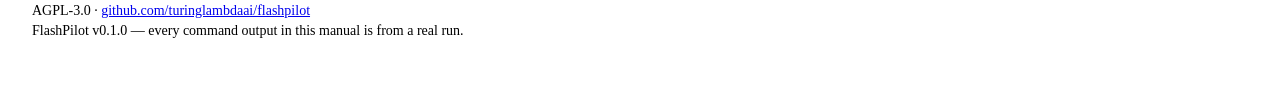
==== commit 4a247895: "docs: ship bilingual product use, recovery and honest availability Update customer homepage and manu" ====
--- a/docs/guide.html
+++ b/docs/guide.html
@@ -43,6 +43,8 @@
   footer { border-top: 1px solid var(--line); margin-top: 40px; padding: 22px 24px; display: flex; flex-direction: column; gap: 4px; color: var(--muted); font-size: 14px; }
   @media (max-width: 860px) { .manual-layout { grid-template-columns: 1fr; } .manual-toc { position: static; } }
 </style>
+<style>.lang-menu li.lang-choice{padding:0}.lang-menu .lang-choice button{display:block;width:100%;padding:8px 12px;border:0;background:transparent;color:inherit;font:inherit;text-align:left;cursor:pointer}.lang-menu .lang-choice button:focus-visible{outline:2px solid currentColor;outline-offset:-2px;border-radius:4px}</style>
+<style>.guide-status{margin:20px 0;padding:16px 20px;border:1px solid currentColor;border-radius:10px;font-size:.95rem;line-height:1.65}.guide-status p{margin:0 0 8px}.guide-status a{text-decoration:underline;text-underline-offset:4px}html:lang(en) .reader-zh,html:lang(zh) .reader-en{display:none!important}</style>
 </head>
 <body>
 
@@ -61,8 +63,8 @@
           <span id="current-lang-label">English</span>
         </button>
         <ul class="lang-menu">
-          <li onclick="setLanguage('en')">English</li>
-          <li onclick="setLanguage('zh')">简体中文</li>
+          <li class="lang-choice"><button type="button" onclick="setLanguage('en')">English</button></li>
+          <li class="lang-choice"><button type="button" onclick="setLanguage('zh')">简体中文</button></li>
         </ul>
       </div>
       <button class="theme-btn" id="theme-btn" aria-label="Toggle theme">◐</button>
@@ -73,6 +75,7 @@
 <section class="manual-hero">
   <p class="kicker" data-i18n="g.kicker">v0.1.0 · 2026-10-14 · CLI 手册</p>
   <h1 data-i18n="g.title">FlashPilot 用户手册</h1>
+<aside class="guide-status"><p class="reader-en " lang="en">The AGPL engine, CLI and MCP remain free, including CI use under the existing licence. Validated official engineering assets are planned; no paid edition is on sale.</p><p class="reader-zh " lang="zh">AGPL 引擎、CLI 和 MCP 保持免费，包含现行许可证允许的 CI 使用。规划有经验证的官方工程资产；付费版尚未开售。</p><a class="reader-en" lang="en" href="https://github.com/turinglambdaai/flashpilot/blob/main/docs/USER-GUIDE.md">Current installation, privacy and recovery</a><a class="reader-zh" lang="zh" href="https://github.com/turinglambdaai/flashpilot/blob/main/docs/USER-GUIDE.zh-CN.md">当前安装、隐私与恢复</a></aside>
   <p class="lede" data-i18n="g.lede">五分钟免硬件跑通第一条烧录闭环；每条命令的真实输出都可以直接复制粘贴。FlashPilot 是无常驻进程的 CLI，输出一个 JSON 对象、退出码永不撒谎——人和 agent 都能照着本页操作。</p>
 </section>
 
